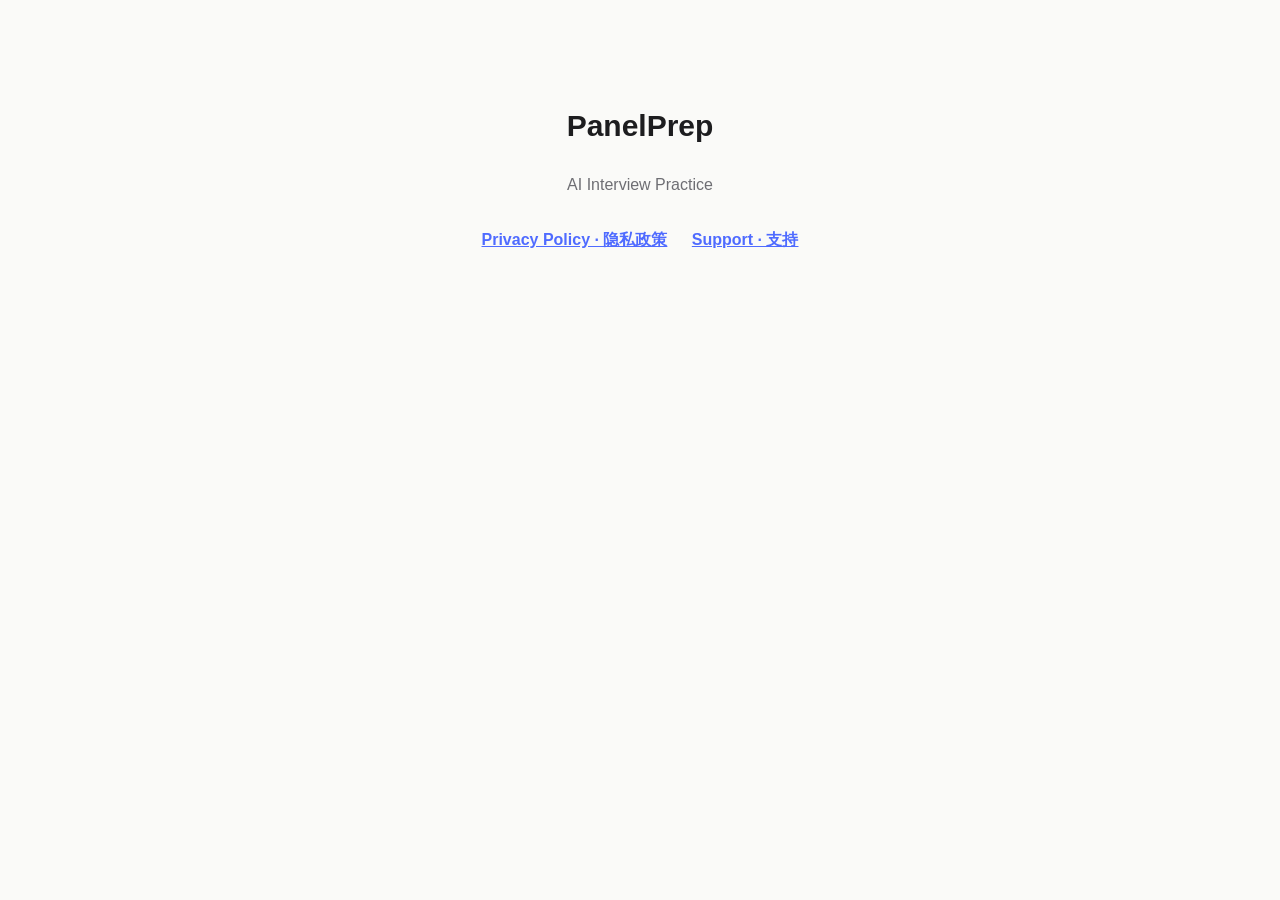
==== index.html @ d0be05d1 "PanelPrep privacy policy and support pages" ====
<!DOCTYPE html>
<html lang="zh-Hans">
<head>
  <meta charset="UTF-8">
  <meta name="viewport" content="width=device-width, initial-scale=1.0">
  <title>PanelPrep</title>
  <style>
    body { font-family: -apple-system, "PingFang SC", "Helvetica Neue", Arial, sans-serif; color: #1d1d1f; background: #fafaf8; margin: 0; line-height: 1.7; }
    main { max-width: 640px; margin: 0 auto; padding: 80px 24px; text-align: center; }
    h1 { font-size: 30px; }
    p { color: #6e6e73; }
    a { display: inline-block; margin: 12px 10px 0; color: #4F6BFF; font-weight: 600; }
  </style>
</head>
<body>
<main>
  <h1>PanelPrep</h1>
  <p>AI Interview Practice</p>
  <p>
    <a href="privacy.html">Privacy Policy · 隐私政策</a>
    <a href="support.html">Support · 支持</a>
  </p>
</main>
</body>
</html>
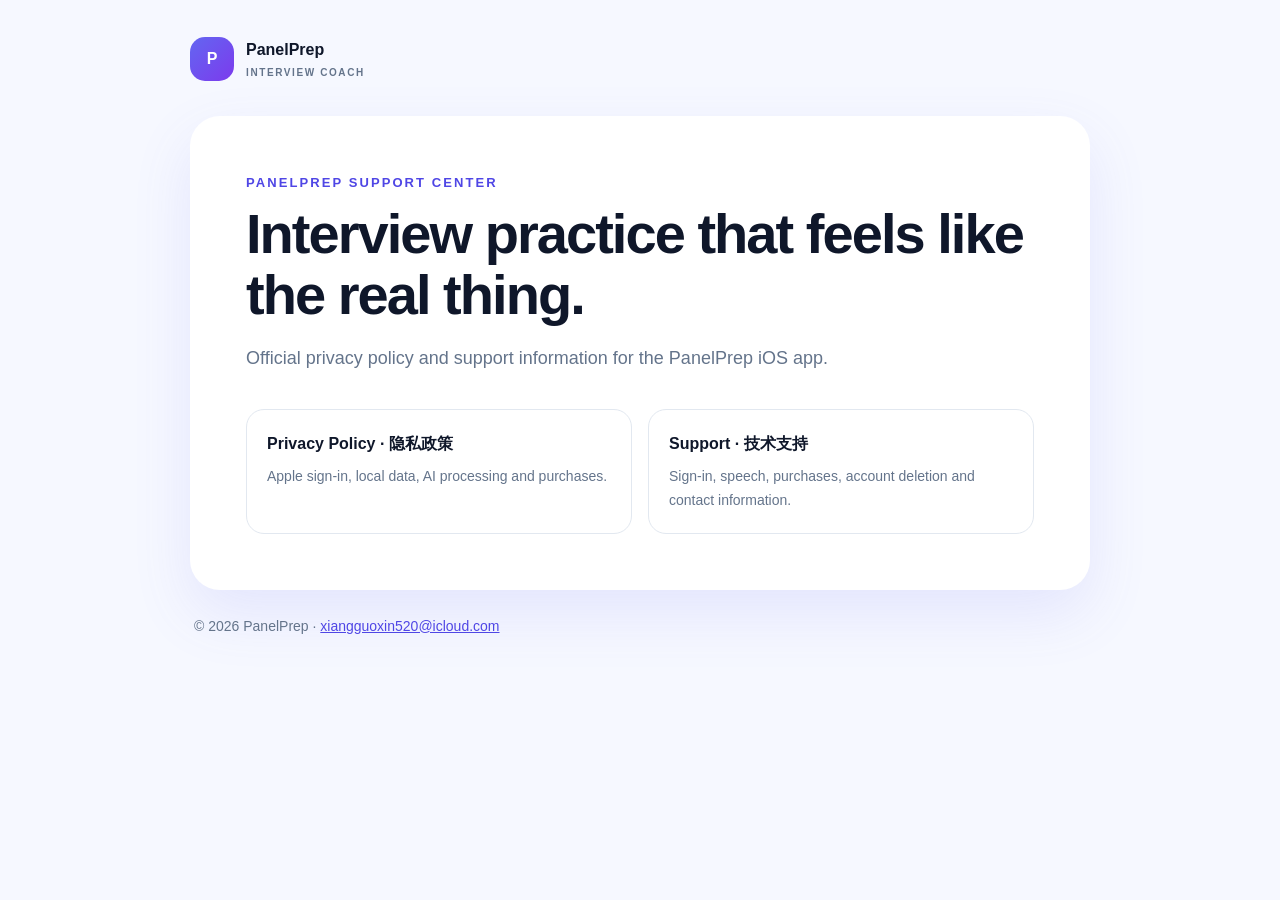
==== commit 14219478: "Update PanelPrep privacy and support pages" ====
--- a/index.html
+++ b/index.html
@@ -1,25 +1 @@
-<!DOCTYPE html>
-<html lang="zh-Hans">
-<head>
-  <meta charset="UTF-8">
-  <meta name="viewport" content="width=device-width, initial-scale=1.0">
-  <title>PanelPrep</title>
-  <style>
-    body { font-family: -apple-system, "PingFang SC", "Helvetica Neue", Arial, sans-serif; color: #1d1d1f; background: #fafaf8; margin: 0; line-height: 1.7; }
-    main { max-width: 640px; margin: 0 auto; padding: 80px 24px; text-align: center; }
-    h1 { font-size: 30px; }
-    p { color: #6e6e73; }
-    a { display: inline-block; margin: 12px 10px 0; color: #4F6BFF; font-weight: 600; }
-  </style>
-</head>
-<body>
-<main>
-  <h1>PanelPrep</h1>
-  <p>AI Interview Practice</p>
-  <p>
-    <a href="privacy.html">Privacy Policy · 隐私政策</a>
-    <a href="support.html">Support · 支持</a>
-  </p>
-</main>
-</body>
-</html>
+<!doctype html><html lang="zh-Hans"><head><meta charset="utf-8"><meta name="viewport" content="width=device-width,initial-scale=1"><title>PanelPrep · Privacy &amp; Support</title><link rel="stylesheet" href="styles.css"></head><body><main class="page"><header class="brand"><span class="mark">P</span><span><strong>PanelPrep</strong><small>Interview Coach</small></span></header><section class="panel"><p class="eyebrow">PanelPrep support center</p><h1>Interview practice that feels like the real thing.</h1><p class="lede">Official privacy policy and support information for the PanelPrep iOS app.</p><div class="cards"><a class="card" href="privacy/"><strong>Privacy Policy · 隐私政策</strong><span>Apple sign-in, local data, AI processing and purchases.</span></a><a class="card" href="support/"><strong>Support · 技术支持</strong><span>Sign-in, speech, purchases, account deletion and contact information.</span></a></div></section><footer>© 2026 PanelPrep · <a href="mailto:xiangguoxin520@icloud.com">xiangguoxin520@icloud.com</a></footer></main></body></html>
--- a/styles.css
+++ b/styles.css
@@ -0,0 +1,26 @@
+:root { font-family: -apple-system, BlinkMacSystemFont, "PingFang SC", "Helvetica Neue", Arial, sans-serif; color: #0f172a; background: #f6f8ff; }
+* { box-sizing: border-box; }
+body { margin: 0; line-height: 1.75; }
+a { color: #4f46e5; }
+.page { width: min(900px, calc(100% - 32px)); margin: auto; padding: 36px 0; }
+.brand { display: flex; align-items: center; gap: 12px; margin-bottom: 34px; }
+.mark { display: grid; width: 44px; height: 44px; place-items: center; border-radius: 15px; color: #fff; font-weight: 800; text-decoration: none; background: linear-gradient(135deg,#6366f1,#7c3aed); }
+.brand small { display: block; color: #64748b; font-size: 10px; font-weight: 700; letter-spacing: .16em; text-transform: uppercase; }
+nav { margin-left: auto; display: flex; gap: 15px; }
+nav a { color: #64748b; font-size: 14px; font-weight: 650; text-decoration: none; }
+.panel { padding: clamp(28px,6vw,56px); border-radius: 30px; background: #fff; box-shadow: 0 24px 60px rgba(99,102,241,.12); }
+.eyebrow { margin: 0 0 10px; color: #4f46e5; font-size: 13px; font-weight: 800; letter-spacing: .16em; text-transform: uppercase; }
+h1 { margin: 0; font-size: clamp(34px,7vw,56px); line-height: 1.08; letter-spacing: -.035em; }
+.updated,.lede,footer { color: #64748b; }
+.updated { margin: 12px 0 36px; font-size: 14px; }
+.lede { max-width: 680px; font-size: 18px; }
+.cards { display: grid; grid-template-columns: repeat(2,minmax(0,1fr)); gap: 16px; margin-top: 34px; }
+.card { padding: 20px; border: 1px solid #e2e8f0; border-radius: 18px; color: #0f172a; text-decoration: none; }
+.card span { display: block; margin-top: 6px; color: #64748b; font-size: 14px; }
+.content { color: #475569; }
+.content h2 { margin: 38px 0 10px; color: #0f172a; font-size: 21px; line-height: 1.35; }
+.content h3 { margin: 24px 0 6px; color: #0f172a; font-size: 17px; }
+.content p { margin: 0 0 18px; }
+.note { margin-top: 34px; padding: 16px 18px; border: 1px solid #c7d2fe; border-radius: 16px; color: #3730a3; background: #eef2ff; }
+footer { padding: 24px 4px 0; font-size: 14px; }
+@media(max-width:640px){.page{width:min(100% - 20px,900px);padding-top:18px}.brand{margin-bottom:22px}.cards{grid-template-columns:1fr}nav{gap:9px}}
